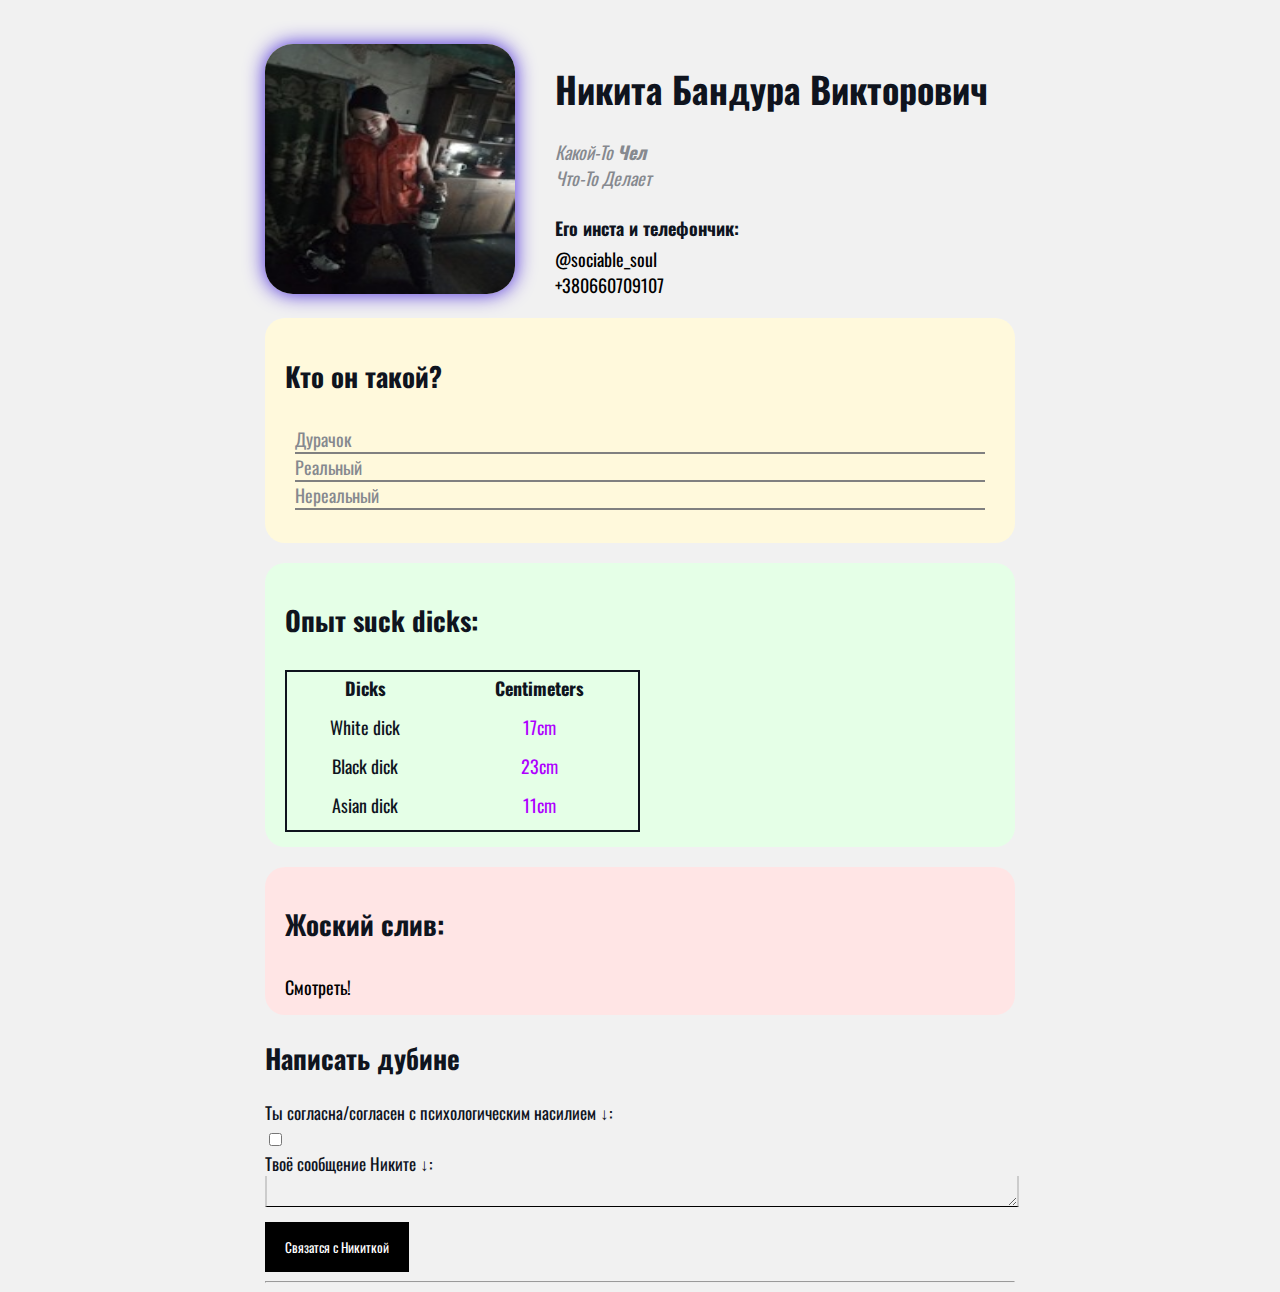
==== index.html @ cb822994 "Add files via upload" ====
<!DOCTYPE html>
<html lang="en">
  <head>
    <meta charset="UTF-8" />
    <meta http-equiv="X-UA-Compatible" content="IE=edge" />
    <meta name="viewport" content="width=device-width, initial-scale=1.0" />
    <link rel="stylesheet" href="stylecssss.css">
    <title>КРЫМ НАШ!</title>
  </head>
  <body>
    <div class="container">
      <div class="card">
        <img class="photo" src="nikite.jpg" alt="ну не увидишь красивого, жаль">

        <div class="card-text">
          <h1>Никита Бандура Викторович</h1>
          <p><em>Какой-то <b>чел</b></em></p>
          <p><em>Что-то делает</em></p>

          <h4>Его инста и телефончик:</h4>

          <a href="https://www.instagram.com/sociable_soul/" target="_blank">@sociable_soul</a>
          
          <br>

          <a href="tel:+380660709107">  +380660709107</a>
        </div>
        
        </ul>
      </div>
        
      <div class="card2 bg-yellow">
        <h2>Кто он такой?</h2>
        <ol class="list">
          <li>Дурачок</li>
          <li>Реальный</li>
          <li>Нереальный</li>
        </ol>
      </div>

      <div class="card2 bg-green">
        <h2>Опыт suck dicks:</h2>
        <table class="table">
          <thead>
            <tr>
              <th>Dicks</th>
              <th>Centimeters</th>
            </tr>
          </thead>
          <tbody>
            <tr>
              <td>White dick</td>
              <td>17cm</td>
            </tr>
            <tr>
              <td>Black dick</td>
              <td>23cm</td>
            </tr>
            <tr>
              <td>Asian dick</td>
              <td>11cm</td>
            </tr>
          </tbody>
        </table>
      </div>

      <div class="card2 bg-red">
        <h2>Жоский слив:</h2>
        <a href="nudes.html" target="_blank">Смотреть!</a>
      </div>
      
      <h2>Написать дубине</h2>

      <form action="#">
        <div class="forma">
          <label for="name4">Ты согласна/согласен с психологическим насилием ↓:</label>
          <input type="checkbox" id="name4" required>
        </div>
          
        <div class="forma">
          <label for="text">Твоё сообщение Никите ↓:</label>
          <textarea id="text" required></textarea>
        </div>

        <div class="forma">
          <input class="btn" type="submit" value="Связатся с Никиткой">
        </div>
      </form>
      <hr>
  </div>
  </body>
</html>
---- stylecssss.css ----
@import url('https://fonts.googleapis.com/css2?family=Oswald&display=swap');



body {
    background-color: #f1f1f1;
    color: #0f141e;

    font: normal 18px 'Oswald', sans-serif;;
}

a {
    color: black;
    text-decoration: none;
}

a:hover {
    text-decoration: underline;
}

a:visited {
    color: red;
}

.photo {
    border-radius: 28px;
    width: 250px;
    height: 250px;
    box-shadow: 0px 0px 20px  rgb(69, 36, 218);
    margin-top: 6px;
}

.card {
    margin-bottom: 20px;
    display: flex;
}

.card p {
    color: #86898f;
    margin: 0;
    text-transform: capitalize;
}

.card-text {
    margin-left: 40px;
}

.card-text h4 {
    margin-bottom: 5px;
}

.container {
    max-width: 750px;
    margin: auto;
    padding-top: 30px;
}

/* .inst {
    background: rgba(248, 210, 127, 0.623);
    padding: 15px;
    margin: 20px 20px 20px 0px;

    border:rgb(152, 0, 253) 5px solid;
}
*/

.bg-yellow {
    background: #fff9dc;
}

.bg-green {
    background: #e5ffe7;
}

.bg-red {
    background: #ffe5e5;
}

.card2 {
    padding: 15px 20px;
    margin-bottom: 20px;
    border-radius: 20px;
}

.card2 h2 {
    margin-bottom: 30px;
}

.list {
    padding: 0 10px;
    list-style: none;
}

.list li {
    color: #86898f;
    border-bottom: 2px solid grey;
}

.table {
    border: 2px solid;
    width: 50%;
}

tbody {
    text-align: center;
}

.table td {
    padding-bottom: 10px;
}

.table th {
    padding-bottom: 10px;
}

.table td:nth-last-child(1) {
    color:rgb(174, 0, 255);
}

.forma label {
    display: block;
    font-size: 17px;
}

.forma textarea {
    width: 100%;
    height: 15px;
    border: none;
    background: transparent;
    border-bottom: solid 1px black;
    border-left: 2px solid #ccc;
    border-right: 2px solid #ccc ;
    padding: 5px 0 10px;
    font-family: inherit;
}

.btn {
    color: white;
    background: black;
    margin-top: 10px ;
    padding: 15px 20px;
    border: none;
    font-family: inherit;
    cursor: pointer;
}

.btn:hover {
    opacity: 0.8;
}

@media (max-width: 700px) {
	.card {
        display: block;
        text-align: center;
    }
}
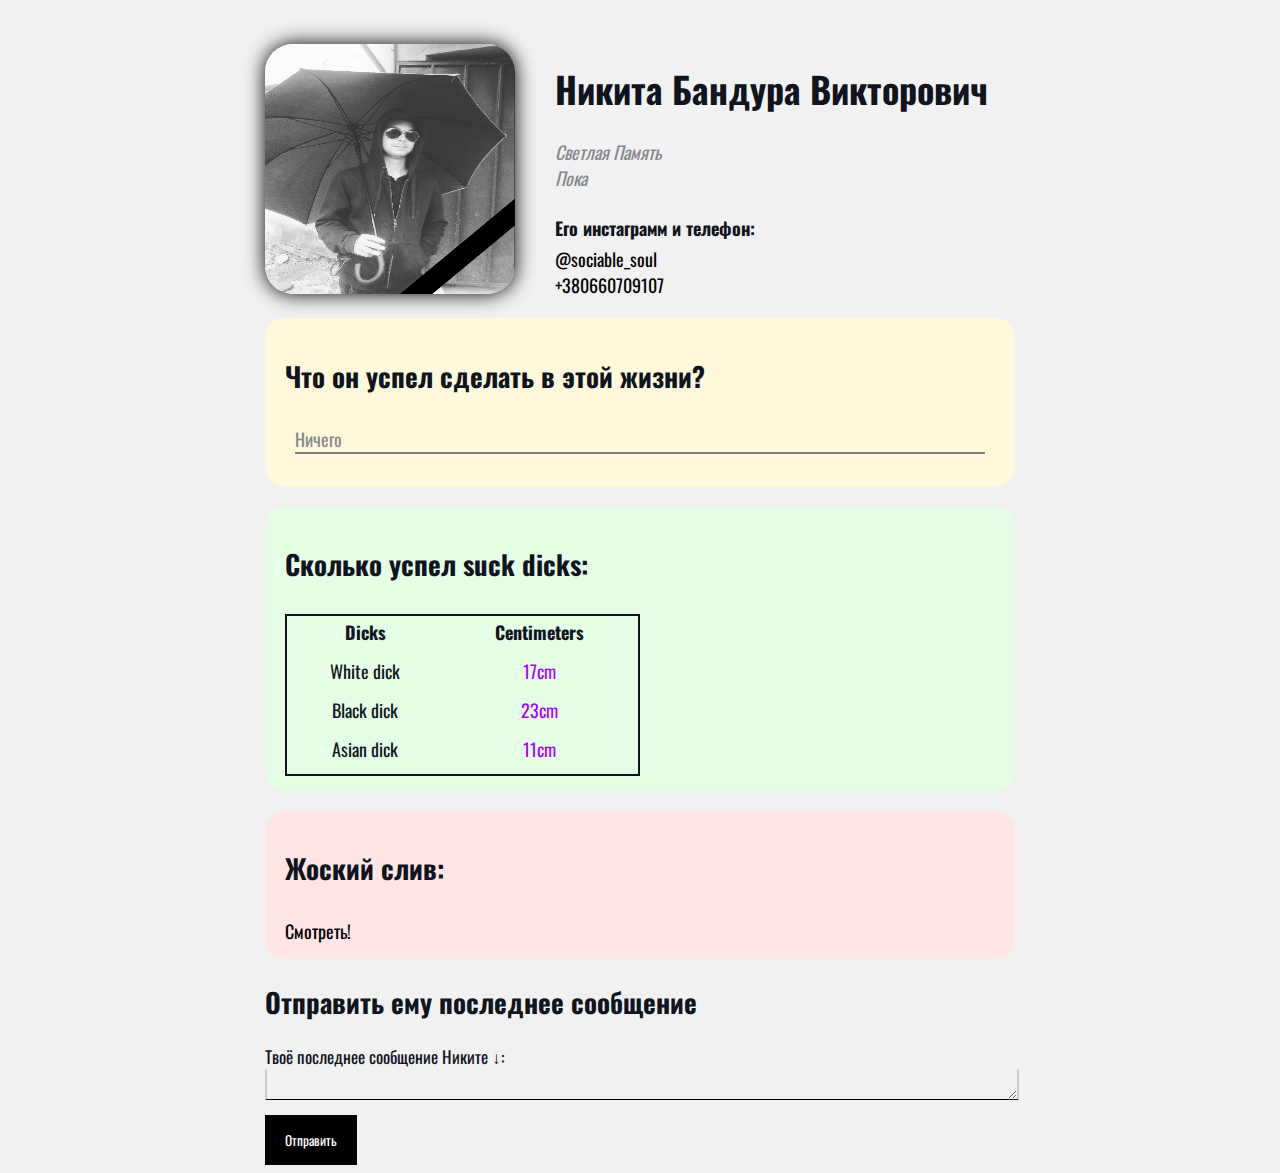
==== commit d2bcb82d: "Add files via upload" ====
--- a/index.html
+++ b/index.html
@@ -10,14 +10,14 @@
   <body>
     <div class="container">
       <div class="card">
-        <img class="photo" src="nikite.jpg" alt="ну не увидишь красивого, жаль">
+        <img class="photo" src="nik.jpg" alt="ну не увидишь мертвого, жаль">
 
         <div class="card-text">
           <h1>Никита Бандура Викторович</h1>
-          <p><em>Какой-то <b>чел</b></em></p>
-          <p><em>Что-то делает</em></p>
+          <p><em>Светлая память</em></p>
+          <p><em>пока</em></p>
 
-          <h4>Его инста и телефончик:</h4>
+          <h4>Его инстаграмм и телефон:</h4>
 
           <a href="https://www.instagram.com/sociable_soul/" target="_blank">@sociable_soul</a>
           
@@ -30,16 +30,14 @@
       </div>
         
       <div class="card2 bg-yellow">
-        <h2>Кто он такой?</h2>
+        <h2>Что он успел сделать в этой жизни?</h2>
         <ol class="list">
-          <li>Дурачок</li>
-          <li>Реальный</li>
-          <li>Нереальный</li>
+          <li>Ничего</li>
         </ol>
       </div>
 
       <div class="card2 bg-green">
-        <h2>Опыт suck dicks:</h2>
+        <h2>Сколько успел suck dicks:</h2>
         <table class="table">
           <thead>
             <tr>
@@ -69,24 +67,18 @@
         <a href="nudes.html" target="_blank">Смотреть!</a>
       </div>
       
-      <h2>Написать дубине</h2>
+      <h2>Отправить ему последнее сообщение</h2>
 
       <form action="#">
         <div class="forma">
-          <label for="name4">Ты согласна/согласен с психологическим насилием ↓:</label>
-          <input type="checkbox" id="name4" required>
-        </div>
-          
-        <div class="forma">
-          <label for="text">Твоё сообщение Никите ↓:</label>
+          <label for="text">Твоё последнее сообщение Никите ↓:</label>
           <textarea id="text" required></textarea>
         </div>
 
         <div class="forma">
-          <input class="btn" type="submit" value="Связатся с Никиткой">
+          <input class="btn" type="submit" value="Отправить">
         </div>
       </form>
-      <hr>
   </div>
   </body>
 </html>
--- a/stylecssss.css
+++ b/stylecssss.css
@@ -26,7 +26,7 @@
     border-radius: 28px;
     width: 250px;
     height: 250px;
-    box-shadow: 0px 0px 20px  rgb(69, 36, 218);
+    box-shadow: 0px 0px 20px  rgb(0, 0, 0);
     margin-top: 6px;
 }
 
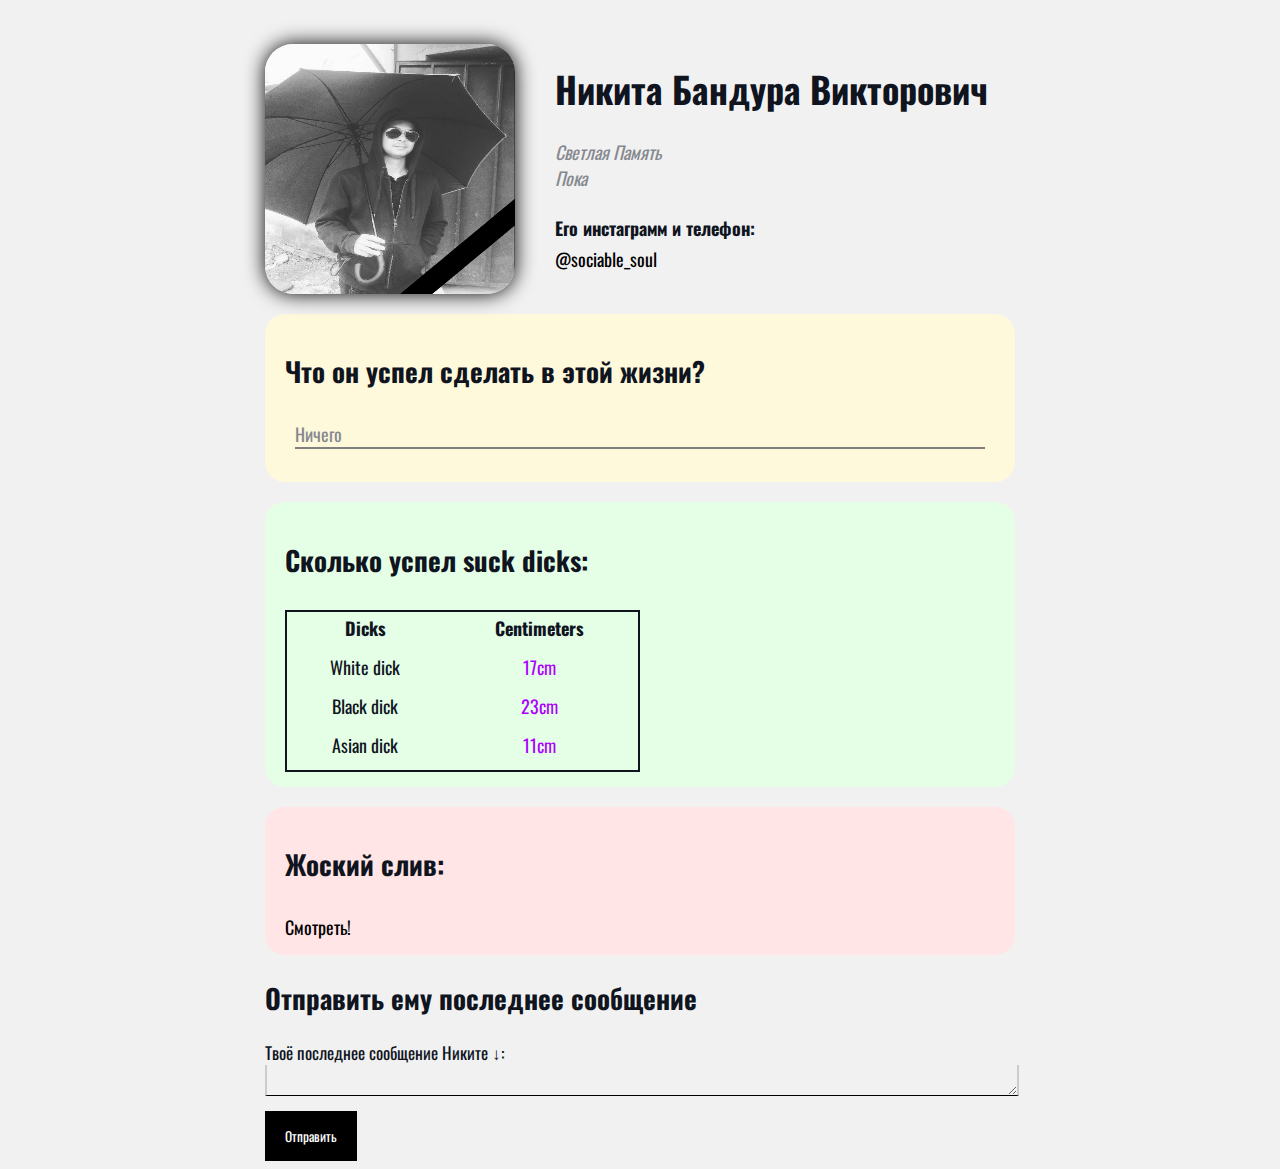
==== commit dab5ada4: "Add files via upload" ====
--- a/index.html
+++ b/index.html
@@ -20,10 +20,7 @@
           <h4>Его инстаграмм и телефон:</h4>
 
           <a href="https://www.instagram.com/sociable_soul/" target="_blank">@sociable_soul</a>
-          
           <br>
-
-          <a href="tel:+380660709107">  +380660709107</a>
         </div>
         
         </ul>
